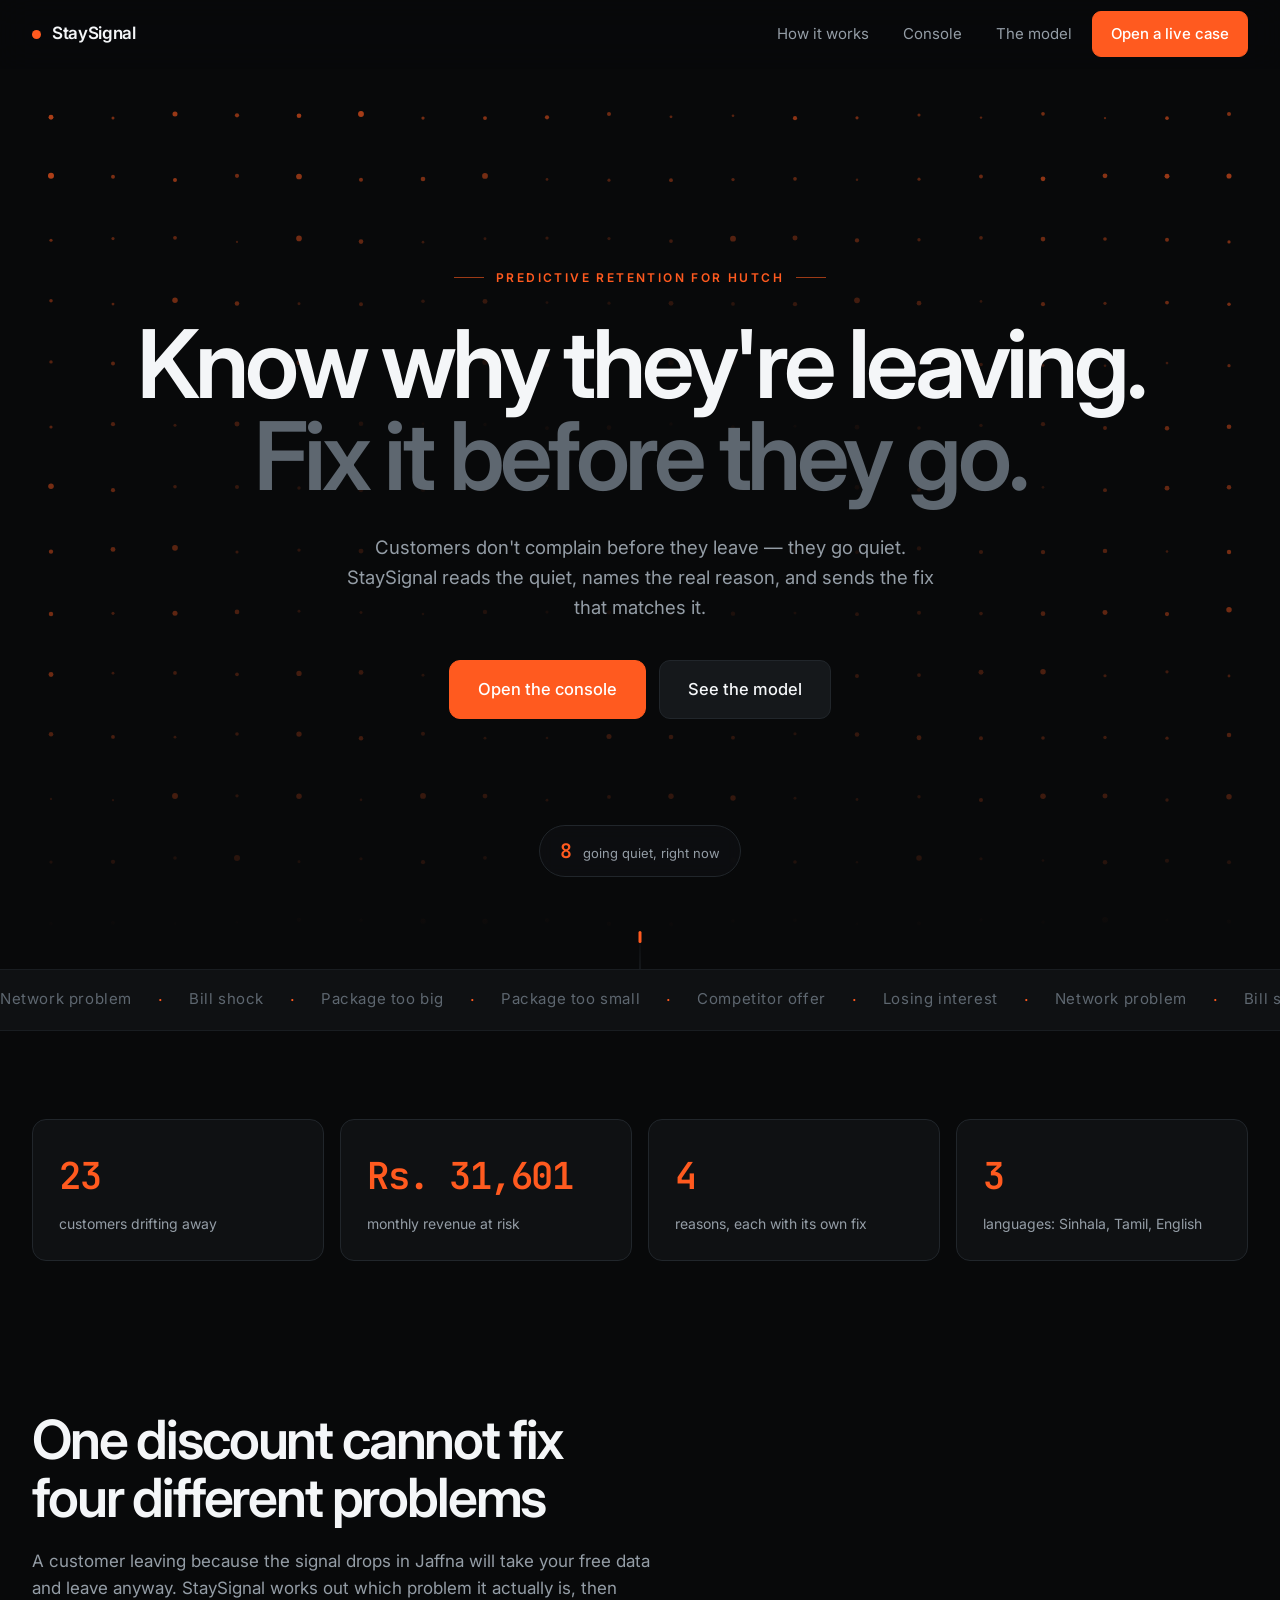
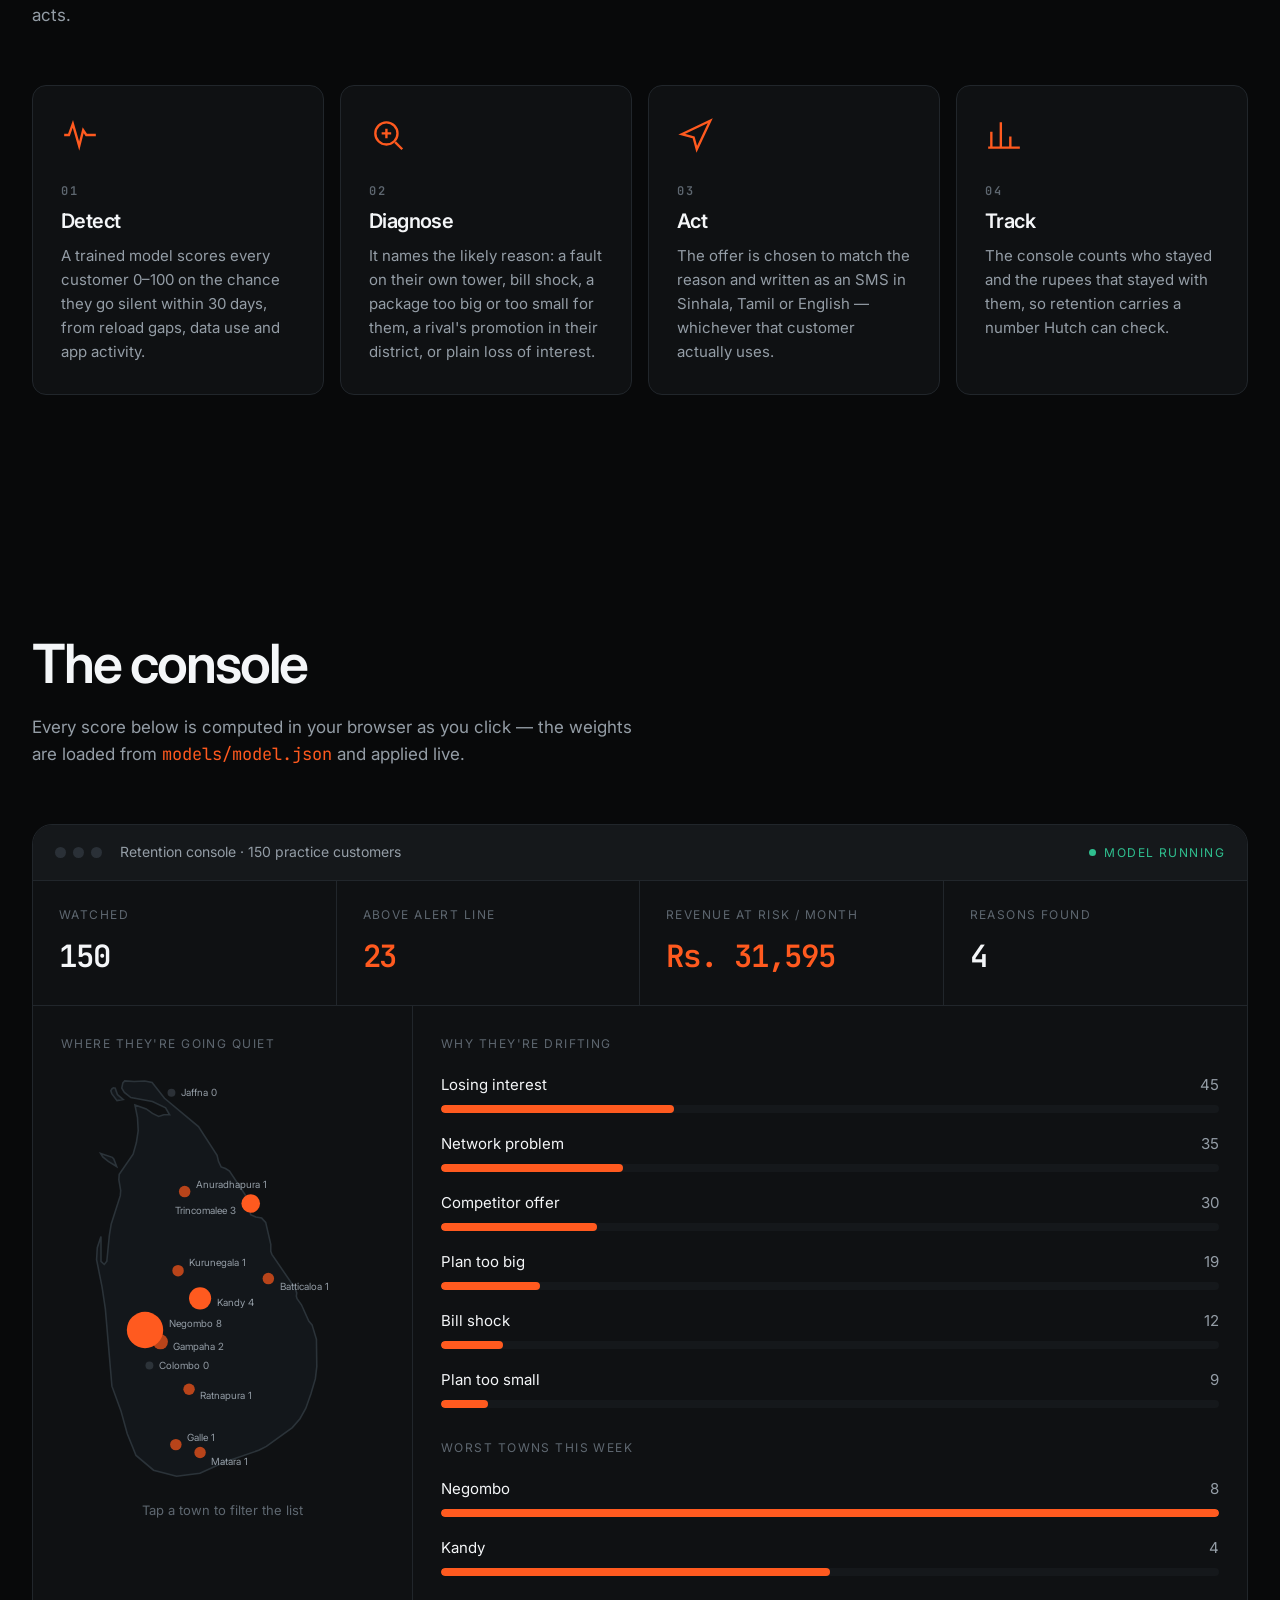
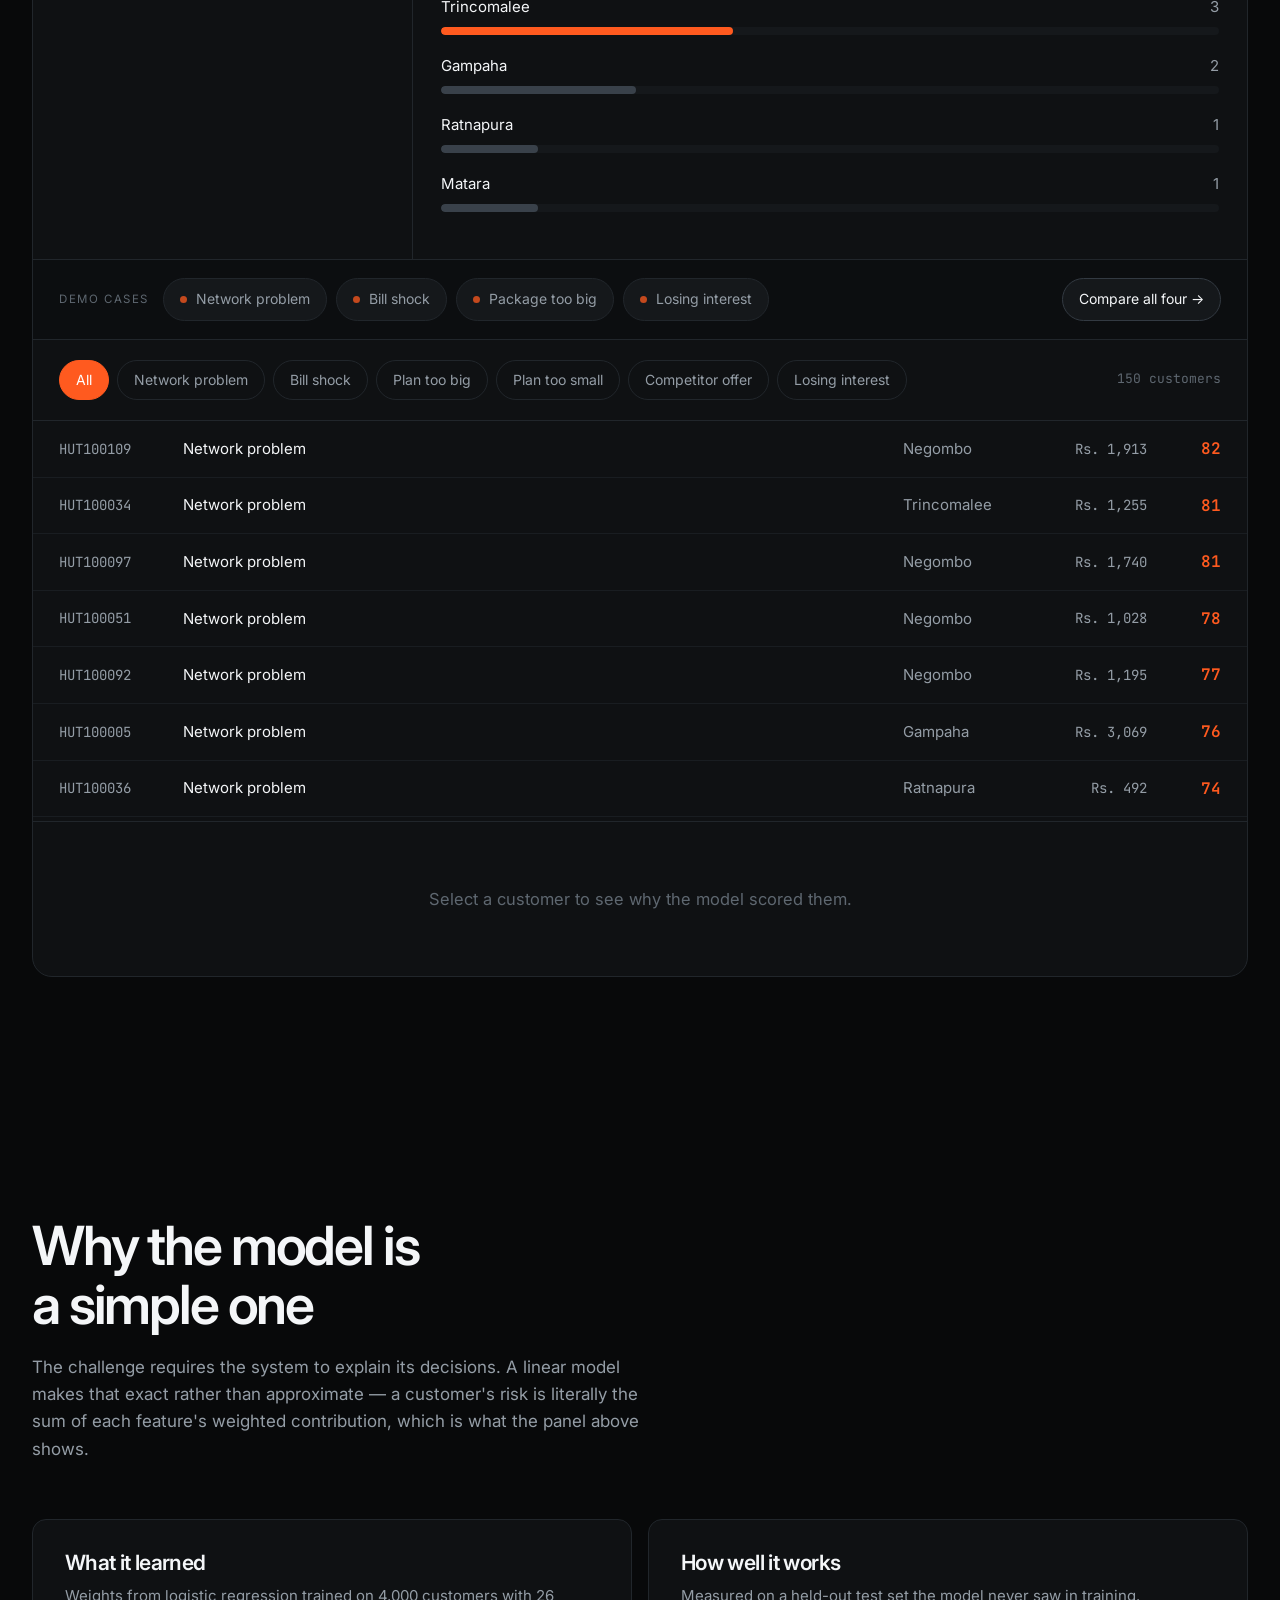
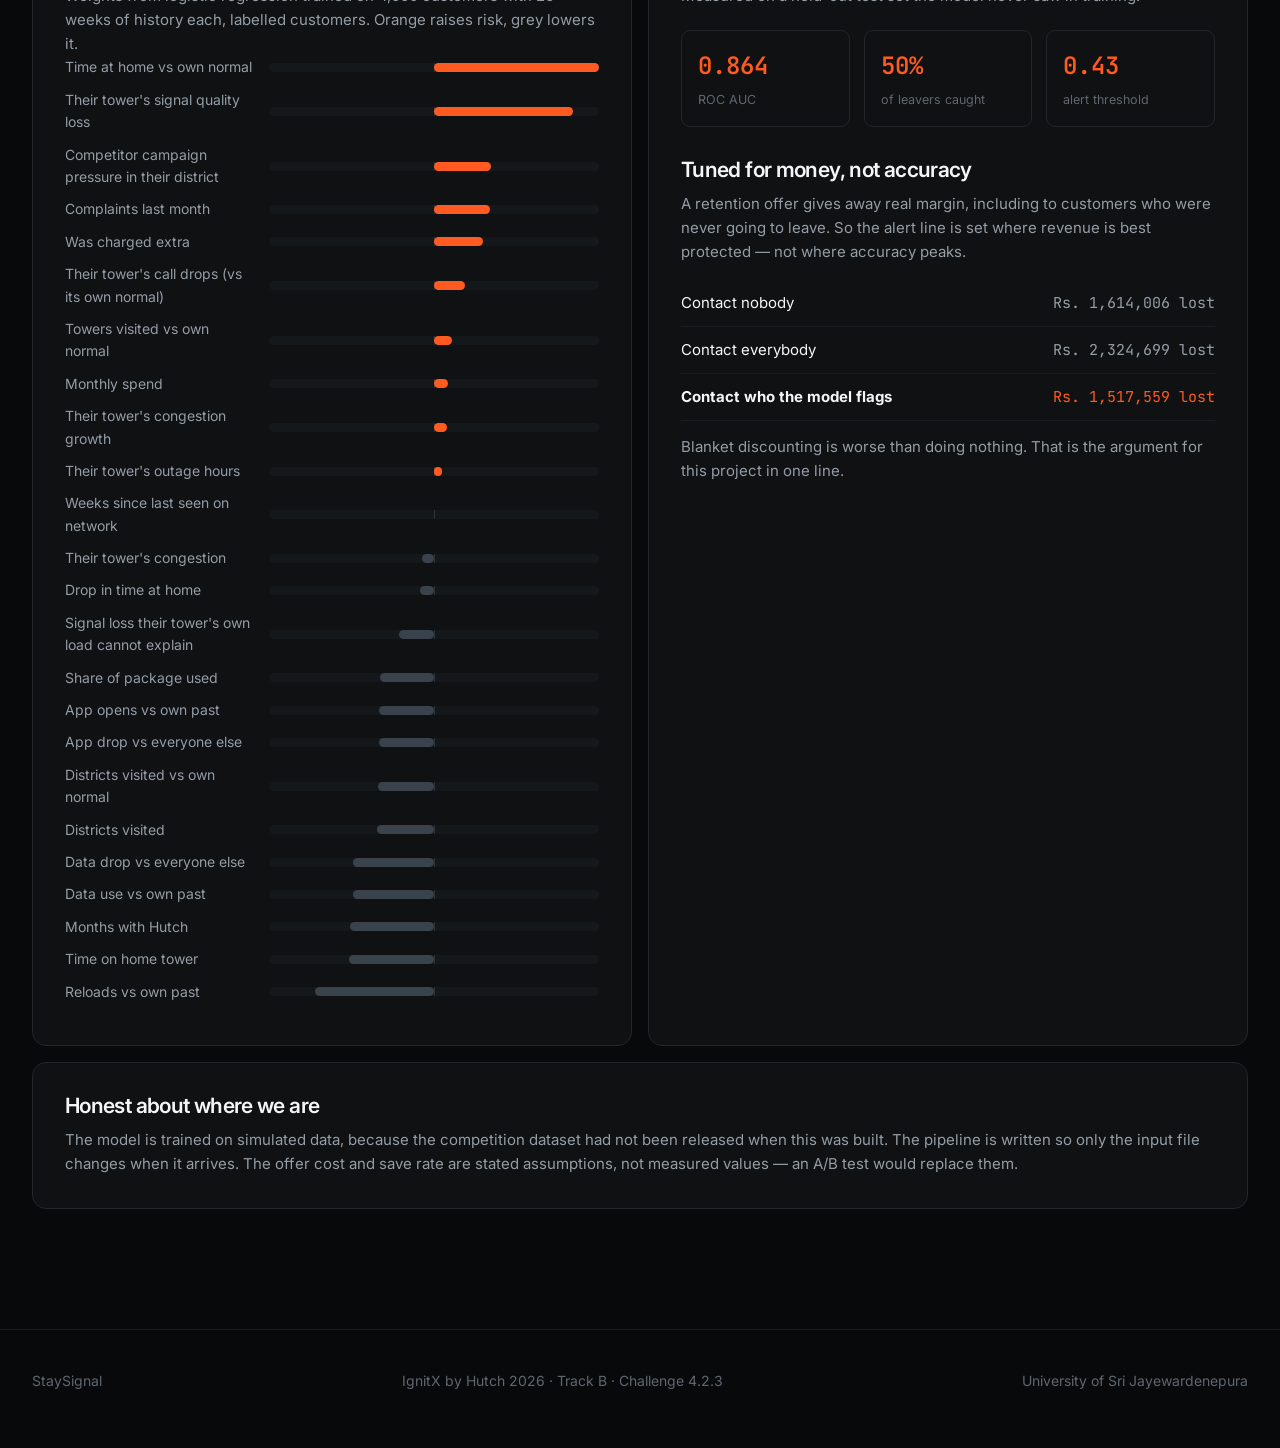
==== frontend/index.html @ a152a298 "Initial commit" ====
<!DOCTYPE html>
<html lang="en">
<head>
<meta charset="utf-8">
<meta name="viewport" content="width=device-width, initial-scale=1">
<title>StaySignal — know why they're leaving</title>
<meta name="description" content="StaySignal finds Hutch customers going quiet, diagnoses why, and sends the offer that matches the reason — in Sinhala, Tamil or English.">

<!-- how the link looks when it is shared -->
<meta property="og:type" content="website">
<meta property="og:title" content="StaySignal — know why they're leaving">
<meta property="og:description" content="Predictive retention for Hutch. Detect the customers going quiet, diagnose the real reason, and send the fix that matches it. IgnitX 2026, Track B.">
<meta name="twitter:card" content="summary_large_image">
<meta name="theme-color" content="#08090A">

<link rel="icon" href="data:image/svg+xml,%3Csvg xmlns='http://www.w3.org/2000/svg' viewBox='0 0 32 32'%3E%3Crect width='32' height='32' rx='7' fill='%2308090A'/%3E%3Ccircle cx='16' cy='16' r='6' fill='%23FF5A1F'/%3E%3Ccircle cx='16' cy='16' r='11' fill='none' stroke='%23FF5A1F' stroke-opacity='.45' stroke-width='1.5'/%3E%3C/svg%3E">
<link rel="preconnect" href="https://fonts.googleapis.com">
<link rel="preconnect" href="https://fonts.gstatic.com" crossorigin>
<link href="https://fonts.googleapis.com/css2?family=Inter:wght@400;500;600;700&family=JetBrains+Mono:wght@400;500&display=swap" rel="stylesheet">
<link rel="stylesheet" href="styles.css">
</head>
<body>

<div class="progress" id="progress"></div>

<nav class="nav">
  <div class="wrap nav-in">
    <a class="brand" href="#top"><span class="brand-dot"></span> StaySignal</a>
    <div class="nav-links">
      <a href="#how">How it works</a>
      <a href="#console">Console</a>
      <a href="#model">The model</a>
      <button class="btn btn-primary" id="demo-btn">Open a live case</button>
    </div>
  </div>
</nav>

<!-- ------------------------------------------------------------- hero -->
<header class="hero" id="top">
  <canvas class="field" id="field" aria-hidden="true"></canvas>
  <div class="hero-fade"></div>

  <div class="wrap hero-in">
    <div class="eyebrow reveal" data-d="0">Predictive retention for Hutch</div>

    <h1 class="hero-title">
      <span class="ln"><i data-d="1">Know</i> <i data-d="2">why</i> <i data-d="3">they're</i> <i data-d="4">leaving.</i></span>
      <span class="ln dim"><i data-d="5">Fix</i> <i data-d="6">it</i> <i data-d="7">before</i> <i data-d="8">they</i> <i data-d="9">go.</i></span>
    </h1>

    <p class="hero-lede reveal" data-d="10">
      Customers don't complain before they leave — they go quiet. StaySignal reads the
      quiet, names the real reason, and sends the fix that matches it.
    </p>

    <div class="hero-actions reveal" data-d="11">
      <a class="btn btn-primary btn-lg" href="#console">Open the console</a>
      <a class="btn btn-lg" href="#model">See the model</a>
    </div>
  </div>

  <div class="hero-meter reveal" data-d="12">
    <span class="hero-meter-n mono" id="quiet-count">0</span>
    <span class="hero-meter-l">going quiet, right now</span>
  </div>

  <a class="scroll-cue" href="#how" aria-label="Scroll">
    <span></span>
  </a>
</header>

<!-- ------------------------------------------------------------ marquee -->
<div class="marquee" aria-hidden="true">
  <div class="marquee-track">
    <span>Network problem</span><i>·</i><span>Bill shock</span><i>·</i>
    <span>Package too big</span><i>·</i><span>Package too small</span><i>·</i><span>Competitor offer</span><i>·</i><span>Losing interest</span><i>·</i>
    <span>Network problem</span><i>·</i><span>Bill shock</span><i>·</i>
    <span>Package too big</span><i>·</i><span>Package too small</span><i>·</i><span>Competitor offer</span><i>·</i><span>Losing interest</span><i>·</i>
    <span>Network problem</span><i>·</i><span>Bill shock</span><i>·</i>
    <span>Package too big</span><i>·</i><span>Package too small</span><i>·</i><span>Competitor offer</span><i>·</i><span>Losing interest</span><i>·</i>
  </div>
</div>

<!-- ------------------------------------------------------------ stats -->
<section class="tight">
  <div class="wrap">
    <div class="stats rv">
      <div class="stat"><div class="stat-n mono" id="stat-high" data-count="0">0</div>
        <div class="stat-l">customers drifting away</div></div>
      <div class="stat"><div class="stat-n mono" id="stat-rev" data-count="0" data-prefix="Rs. ">Rs. 0</div>
        <div class="stat-l">monthly revenue at risk</div></div>
      <div class="stat"><div class="stat-n mono" data-count="4">0</div>
        <div class="stat-l">reasons, each with its own fix</div></div>
      <div class="stat"><div class="stat-n mono" data-count="3">0</div>
        <div class="stat-l">languages: Sinhala, Tamil, English</div></div>
    </div>
  </div>
</section>

<!-- -------------------------------------------------------------- how -->
<section id="how">
  <div class="wrap">
    <div class="sec-head rv">
      <h2>One discount cannot fix<br>four different problems</h2>
      <p>A customer leaving because the signal drops in Jaffna will take your free data
         and leave anyway. StaySignal works out which problem it actually is, then acts.</p>
    </div>

    <div class="steps rv">
      <div class="step">
        <svg class="step-ico" viewBox="0 0 24 24" fill="none" stroke="currentColor" stroke-width="1.5">
          <path d="M2 12h3l2.5-7 4 14L14 9l2 3h6"/>
        </svg>
        <div class="step-n mono">01</div><h3>Detect</h3>
        <p>A trained model scores every customer 0–100 on the chance they go silent
           within 30 days, from reload gaps, data use and app activity.</p>
      </div>
      <div class="step">
        <svg class="step-ico" viewBox="0 0 24 24" fill="none" stroke="currentColor" stroke-width="1.5">
          <circle cx="11" cy="11" r="7"/><path d="M16.5 16.5 21 21"/><path d="M11 8v6M8 11h6"/>
        </svg>
        <div class="step-n mono">02</div><h3>Diagnose</h3>
        <p>It names the likely reason: a fault on their own tower, bill shock,
           a package too big or too small for them, a rival's promotion in their
           district, or plain loss of interest.</p>
      </div>
      <div class="step">
        <svg class="step-ico" viewBox="0 0 24 24" fill="none" stroke="currentColor" stroke-width="1.5">
          <path d="M3 11.5 21 3l-8.5 18-2-7.5-7.5-2Z"/>
        </svg>
        <div class="step-n mono">03</div><h3>Act</h3>
        <p>The offer is chosen to match the reason and written as an SMS in Sinhala,
           Tamil or English — whichever that customer actually uses.</p>
      </div>
      <div class="step">
        <svg class="step-ico" viewBox="0 0 24 24" fill="none" stroke="currentColor" stroke-width="1.5">
          <path d="M4 20V10M10 20V4M16 20v-7M22 20H2"/>
        </svg>
        <div class="step-n mono">04</div><h3>Track</h3>
        <p>The console counts who stayed and the rupees that stayed with them, so
           retention carries a number Hutch can check.</p>
      </div>
    </div>
  </div>
</section>

<!-- ---------------------------------------------------------- console -->
<section id="console">
  <div class="wrap">
    <div class="sec-head rv">
      <h2>The console</h2>
      <p>Every score below is computed in your browser as you click — the weights are
         loaded from <span class="mono hl">models/model.json</span> and applied live.</p>
    </div>

    <div class="console rv">
      <div class="console-bar">
        <span class="dots"><i></i><i></i><i></i></span>
        <span class="console-title">Retention console · 150 practice customers</span>
        <span class="live"><i></i> model running</span>
      </div>

      <div class="kpis">
        <div class="kpi"><div class="kpi-l">Watched</div>
          <div class="kpi-v mono" id="kpi-total" data-count="0">0</div></div>
        <div class="kpi"><div class="kpi-l">Above alert line</div>
          <div class="kpi-v mono risk" id="kpi-high" data-count="0">0</div></div>
        <div class="kpi"><div class="kpi-l">Revenue at risk / month</div>
          <div class="kpi-v mono risk" id="kpi-rev" data-count="0" data-prefix="Rs. ">Rs. 0</div></div>
        <div class="kpi"><div class="kpi-l">Reasons found</div>
          <div class="kpi-v mono">4</div></div>
      </div>

      <div class="panel-row">
        <div class="panel">
          <div class="panel-h">Where they're going quiet</div>
          <div class="map-wrap"><svg class="map" id="map"></svg></div>
          <p class="hint">Tap a town to filter the list</p>
        </div>
        <div class="panel">
          <div class="panel-h">Why they're drifting</div>
          <div id="cause-bars" style="margin-bottom:30px"></div>
          <div class="panel-h">Worst towns this week</div>
          <div id="town-bars"></div>
        </div>
      </div>

      <div class="demo-strip">
        <span class="demo-l">Demo cases</span>
        <button class="case" data-case="Network problem"><i></i>Network problem</button>
        <button class="case" data-case="Bill shock"><i></i>Bill shock</button>
        <button class="case" data-case="Plan too big"><i></i>Package too big</button>
        <button class="case" data-case="Losing interest"><i></i>Losing interest</button>
        <button class="case compare" id="compare">Compare all four &rarr;</button>
      </div>

      <div class="filters">
        <button class="chip on" data-cause="all">All</button>
        <button class="chip" data-cause="Network problem">Network problem</button>
        <button class="chip" data-cause="Bill shock">Bill shock</button>
        <button class="chip" data-cause="Plan too big">Plan too big</button>
        <button class="chip" data-cause="Plan too small">Plan too small</button>
        <button class="chip" data-cause="Competitor offer">Competitor offer</button>
        <button class="chip" data-cause="Losing interest">Losing interest</button>
        <span class="mono list-count" id="list-count"></span>
      </div>

      <div class="list" id="list"></div>

      <div class="detail-empty" id="detail">Select a customer to see why the model scored them.</div>
    </div>
  </div>
</section>

<!-- ------------------------------------------------------------ model -->
<section id="model">
  <div class="wrap">
    <div class="sec-head rv">
      <h2>Why the model is<br>a simple one</h2>
      <p>The challenge requires the system to explain its decisions. A linear model makes
         that exact rather than approximate — a customer's risk is literally the sum of each
         feature's weighted contribution, which is what the panel above shows.</p>
    </div>

    <div class="model-grid rv">
      <div class="card">
        <h3>What it learned</h3>
        <p class="card-p">Weights from logistic regression trained on 4,000 customers with 26 weeks of history each, labelled
           customers. Orange raises risk, grey lowers it.</p>
        <div id="weights"></div>
      </div>

      <div class="card">
        <h3>How well it works</h3>
        <p class="card-p">Measured on a held-out test set the model never saw in training.</p>
        <div class="metrics">
          <div class="metric"><div class="metric-v mono" id="model-auc">—</div>
            <div class="metric-l">ROC AUC</div></div>
          <div class="metric"><div class="metric-v mono">50%</div>
            <div class="metric-l">of leavers caught</div></div>
          <div class="metric"><div class="metric-v mono" id="model-thresh">—</div>
            <div class="metric-l">alert threshold</div></div>
        </div>

        <h3 style="margin-top:32px">Tuned for money, not accuracy</h3>
        <p class="card-p">A retention offer gives away real margin, including to customers
           who were never going to leave. So the alert line is set where revenue is best
           protected — not where accuracy peaks.</p>
        <table class="facts" style="margin-top:16px">
          <tr><td>Contact nobody</td><td class="num mono">Rs. 1,614,006 lost</td></tr>
          <tr><td>Contact everybody</td><td class="num mono">Rs. 2,324,699 lost</td></tr>
          <tr><td><b class="on-text">Contact who the model flags</b></td>
              <td class="num mono" style="color:var(--risk)">Rs. 1,517,559 lost</td></tr>
        </table>
        <p class="card-p" style="margin-top:14px">
          Blanket discounting is worse than doing nothing. That is the argument for this
          project in one line.</p>
      </div>
    </div>

    <div class="card rv" style="margin-top:16px">
      <h3>Honest about where we are</h3>
      <p class="card-p">The model is trained on simulated data, because the competition
         dataset had not been released when this was built. The pipeline is written so only
         the input file changes when it arrives. The offer cost and save rate are stated
         assumptions, not measured values — an A/B test would replace them.</p>
    </div>
  </div>
</section>

<footer>
  <div class="wrap foot-in">
    <span>StaySignal</span>
    <span>IgnitX by Hutch 2026 · Track B · Challenge 4.2.3</span>
    <span>University of Sri Jayewardenepura</span>
  </div>
</footer>

<script src="data.js"></script>
<script src="app.js"></script>
</body>
</html>
---- frontend/styles.css ----
/* StaySignal console — styles */

:root {
  --bg: #08090A;
  --surface: #0F1113;
  --surface-2: #15181B;
  --line: #21262B;
  --line-soft: #191D21;
  --text: #F4F6F8;
  --muted: #949DA6;
  --faint: #5E6770;

  --risk: #FF5A1F;
  --safe: #2FBF8F;

  --r-sm: 9px;
  --r: 14px;
  --r-lg: 20px;

  --gutter: 32px;
  --max: 1280px;

  --ease: cubic-bezier(.22, .61, .36, 1);
  --out: cubic-bezier(.16, 1, .3, 1);
}

* { box-sizing: border-box; }
html { scroll-behavior: smooth; }

body {
  margin: 0;
  background: var(--bg);
  color: var(--text);
  font-family: Inter, -apple-system, BlinkMacSystemFont, "Segoe UI", sans-serif;
  font-size: 16.5px;
  line-height: 1.6;
  -webkit-font-smoothing: antialiased;
  overflow-x: hidden;
}

h1, h2, h3, h4 { margin: 0; font-weight: 600; letter-spacing: -0.03em; line-height: 1.08; }
p { margin: 0; }
button { font: inherit; color: inherit; cursor: pointer; }
a { color: inherit; }

.mono { font-family: "JetBrains Mono", ui-monospace, monospace; font-variant-numeric: tabular-nums; }
.hl { color: var(--risk); }
.on-text { color: var(--text); }
.wrap { max-width: var(--max); margin: 0 auto; padding: 0 var(--gutter); }

/* ------------------------------------------------------- scroll progress */
.progress {
  position: fixed; top: 0; left: 0; height: 2px; width: 0;
  background: var(--risk); z-index: 100; transition: width .1s linear;
}

/* ---------------------------------------------------------------- nav */
.nav {
  position: sticky; top: 0; z-index: 60;
  background: rgba(8, 9, 10, .7);
  backdrop-filter: blur(16px);
  border-bottom: 1px solid transparent;
  transition: border-color .3s;
}
.nav.stuck { border-bottom-color: var(--line-soft); }
.nav-in { display: flex; align-items: center; height: 68px; }
.brand {
  display: flex; align-items: center; gap: 11px;
  font-weight: 600; font-size: 17px; letter-spacing: -0.02em; text-decoration: none;
}
.brand-dot {
  width: 9px; height: 9px; border-radius: 50%; background: var(--risk);
  animation: pulse 2.6s var(--out) infinite;
}
@keyframes pulse {
  0%   { box-shadow: 0 0 0 0 rgba(255, 90, 31, .5); }
  70%  { box-shadow: 0 0 0 12px rgba(255, 90, 31, 0); }
  100% { box-shadow: 0 0 0 0 rgba(255, 90, 31, 0); }
}
.nav-links { margin-left: auto; display: flex; gap: 6px; align-items: center; }
.nav-links a {
  color: var(--muted); text-decoration: none; font-size: 15px;
  padding: 8px 14px; border-radius: var(--r-sm); transition: color .2s, background .2s;
}
.nav-links a:hover { color: var(--text); background: var(--surface-2); }

.btn {
  display: inline-block; text-decoration: none;
  border: 1px solid var(--line); background: var(--surface-2); color: var(--text);
  padding: 10px 18px; border-radius: var(--r-sm); font-size: 15px; font-weight: 500;
  transition: transform .18s var(--ease), background .2s, border-color .2s;
}
.btn:hover { background: #1E2227; transform: translateY(-2px); }
.btn:active { transform: translateY(0); }
.btn-primary { background: var(--risk); border-color: var(--risk); color: #fff; }
.btn-primary:hover { background: #FF6D38; box-shadow: 0 8px 26px -10px rgba(255, 90, 31, .8); }
.btn-lg { padding: 15px 28px; font-size: 16.5px; border-radius: 11px; }

/* ---------------------------------------------------------------- hero */
.hero {
  position: relative; min-height: 100svh;
  display: flex; flex-direction: column; align-items: center; justify-content: center;
  text-align: center; overflow: hidden; padding: 60px 0 120px;
}
.field { position: absolute; inset: 0; width: 100%; height: 100%; }
.hero-fade {
  position: absolute; inset: 0; pointer-events: none;
  background:
    radial-gradient(ellipse 60% 45% at 50% 45%, rgba(8,9,10,.92) 30%, rgba(8,9,10,.4) 70%, transparent 100%),
    linear-gradient(to bottom, transparent 55%, var(--bg) 96%);
}
.hero-in { position: relative; z-index: 2; }

.eyebrow {
  display: inline-flex; align-items: center; gap: 12px;
  font-size: 12px; letter-spacing: .2em; text-transform: uppercase;
  color: var(--risk); font-weight: 600; margin-bottom: 30px;
}
.eyebrow::before, .eyebrow::after { content: ""; width: 30px; height: 1px; background: var(--risk); opacity: .6; }

h1.hero-title {
  font-size: clamp(42px, 7.4vw, 104px);
  letter-spacing: -0.045em; line-height: .98; font-weight: 600;
}
h1.hero-title .ln { display: block; }
h1.hero-title .dim { color: var(--faint); }
h1.hero-title i {
  display: inline-block; font-style: normal;
  opacity: 0; transform: translateY(.42em);
  filter: blur(8px);
}
h1.hero-title i.in {
  opacity: 1; transform: none; filter: blur(0);
  transition: opacity .8s var(--out), transform .9s var(--out), filter .8s var(--out);
}

.hero-lede {
  color: var(--muted); font-size: clamp(16px, 1.45vw, 19px);
  margin: 30px auto 0; max-width: 620px; line-height: 1.6;
}
.hero-actions { display: flex; gap: 13px; margin-top: 38px; justify-content: center; flex-wrap: wrap; }

.reveal { opacity: 0; transform: translateY(20px); }
.reveal.in { opacity: 1; transform: none; transition: opacity .9s var(--out), transform .9s var(--out); }

.hero-meter {
  position: absolute; bottom: 92px; left: 50%; transform: translateX(-50%);
  z-index: 2; display: flex; align-items: baseline; gap: 11px;
  border: 1px solid var(--line); background: rgba(15,17,19,.7);
  backdrop-filter: blur(8px); border-radius: 99px; padding: 9px 20px;
}
.hero-meter.in { transform: translateX(-50%); }
.hero-meter-n { font-size: 20px; font-weight: 600; color: var(--risk); }
.hero-meter-l { font-size: 13px; color: var(--muted); }

.scroll-cue {
  position: absolute; bottom: 0; left: 50%; transform: translateX(-50%);
  width: 1px; height: 38px; background: linear-gradient(to bottom, transparent, var(--line));
  z-index: 2;
}
.scroll-cue span {
  position: absolute; top: 0; left: -1px; width: 3px; height: 12px;
  background: var(--risk); border-radius: 2px;
  animation: cue 2.1s var(--ease) infinite;
}
@keyframes cue {
  0% { transform: translateY(-14px); opacity: 0; }
  40% { opacity: 1; }
  100% { transform: translateY(36px); opacity: 0; }
}

/* -------------------------------------------------------------- marquee */
.marquee {
  border-top: 1px solid var(--line-soft); border-bottom: 1px solid var(--line-soft);
  overflow: hidden; padding: 17px 0; background: var(--surface);
}
.marquee-track { display: flex; gap: 26px; white-space: nowrap; width: max-content; animation: slide 38s linear infinite; }
.marquee span { font-size: 15px; color: var(--faint); letter-spacing: .04em; }
.marquee i { color: var(--risk); font-style: normal; }
@keyframes slide { to { transform: translateX(-50%); } }

/* ------------------------------------------------------------- sections */
section { padding: 120px 0; }
section.tight { padding: 88px 0 30px; }
.sec-head { max-width: 720px; margin-bottom: 56px; }
.sec-head h2 { font-size: clamp(30px, 4.3vw, 54px); letter-spacing: -0.04em; }
.sec-head p { color: var(--muted); margin-top: 20px; font-size: 17px; max-width: 620px; }

/* stats */
.stats { display: grid; grid-template-columns: repeat(4, 1fr); gap: 16px; }
.stat {
  background: var(--surface); border: 1px solid var(--line);
  border-radius: var(--r); padding: 26px; position: relative; overflow: hidden;
  transition: border-color .3s, transform .3s var(--ease);
}
.stat:hover { border-color: #2E353C; transform: translateY(-3px); }
.stat-n { font-size: clamp(28px, 2.9vw, 38px); font-weight: 600; letter-spacing: -0.04em; color: var(--risk); }
.stat-l { font-size: 14px; color: var(--muted); margin-top: 8px; line-height: 1.45; }

/* steps */
.steps { display: grid; grid-template-columns: repeat(4, 1fr); gap: 16px; }
.step {
  background: var(--surface); border: 1px solid var(--line); border-radius: var(--r);
  padding: 30px 28px; transition: border-color .3s, transform .3s var(--ease);
}
.step:hover { border-color: #2E353C; transform: translateY(-4px); }
.step-ico { width: 38px; height: 38px; color: var(--risk); margin-bottom: 20px; }
.step-n { font-size: 12px; letter-spacing: .16em; color: var(--faint); font-weight: 600; }
.step h3 { font-size: 20px; margin: 10px 0 12px; }
.step p { font-size: 15px; color: var(--muted); line-height: 1.6; }

/* -------------------------------------------------------------- console */
.console { background: var(--surface); border: 1px solid var(--line); border-radius: var(--r-lg); overflow: hidden; }
.console-bar {
  display: flex; align-items: center; gap: 12px; padding: 16px 22px;
  border-bottom: 1px solid var(--line); background: var(--surface-2);
}
.dots { display: flex; gap: 7px; margin-right: 6px; }
.dots i { width: 11px; height: 11px; border-radius: 50%; background: #2A3037; display: block; }
.console-title { font-size: 14px; color: var(--muted); }
.live {
  margin-left: auto; display: inline-flex; align-items: center; gap: 8px;
  font-size: 12px; letter-spacing: .12em; text-transform: uppercase; color: var(--safe);
}
.live i { width: 7px; height: 7px; border-radius: 50%; background: var(--safe); animation: pulse 2s infinite; }

.kpis { display: grid; grid-template-columns: repeat(4, 1fr); border-bottom: 1px solid var(--line); }
.kpi { padding: 24px 26px; border-right: 1px solid var(--line); }
.kpi:last-child { border-right: 0; }
.kpi-l { font-size: 12px; letter-spacing: .12em; text-transform: uppercase; color: var(--faint); }
.kpi-v { font-size: clamp(24px, 2.4vw, 32px); font-weight: 600; letter-spacing: -0.035em; margin-top: 8px; }
.kpi-v.risk { color: var(--risk); }

.panel-row { display: grid; grid-template-columns: 380px 1fr; }
.panel { padding: 28px; border-right: 1px solid var(--line); }
.panel:last-child { border-right: 0; }
.panel-h { font-size: 12px; letter-spacing: .12em; text-transform: uppercase; color: var(--faint); margin-bottom: 20px; }
.hint { font-size: 13px; color: var(--faint); margin-top: 16px; text-align: center; }

.map-wrap { display: flex; justify-content: center; }
.map { width: 100%; max-width: 330px; height: auto; overflow: visible; }
.map .island { fill: #13171B; stroke: #2B3339; stroke-width: 4; }
.town { cursor: pointer; }
.town circle.hit { fill: transparent; }
.town circle.dot { transition: r .35s var(--ease), fill .25s, opacity .25s; }
.town text { font-size: 25px; fill: var(--muted); font-family: Inter, sans-serif; transition: fill .2s; pointer-events: none; }
.town:hover circle.dot, .town.on circle.dot { fill: #fff; }
.town:hover text, .town.on text { fill: var(--text); }
.town.on text { font-weight: 600; }
.ripple { fill: none; stroke: var(--risk); stroke-width: 3; opacity: 0; }
.ripple.go { animation: ripple .8s var(--out); }
@keyframes ripple { 0% { r: 6; opacity: .9; } 100% { r: 50; opacity: 0; } }

.bar-row { margin-bottom: 19px; }
.bar-top { display: flex; justify-content: space-between; font-size: 15px; margin-bottom: 8px; }
.bar-top span:last-child { color: var(--muted); }
.bar-track { height: 8px; background: var(--surface-2); border-radius: 99px; overflow: hidden; }
.bar-fill { height: 100%; width: 0; border-radius: 99px; background: var(--risk); transition: width .95s var(--out); }
.bar-fill.soft { background: #39414A; }

.filters { display: flex; gap: 8px; flex-wrap: wrap; padding: 20px 26px; border-bottom: 1px solid var(--line); border-top: 1px solid var(--line); }
.chip { border: 1px solid var(--line); background: transparent; color: var(--muted); padding: 8px 16px; border-radius: 99px; font-size: 14px; transition: all .2s; }
.chip:hover { color: var(--text); border-color: #323940; }
.chip.on { background: var(--risk); border-color: var(--risk); color: #fff; }
.list-count { margin-left: auto; font-size: 13px; color: var(--faint); align-self: center; }

.list { max-height: 400px; overflow-y: auto; }
.row {
  display: grid; grid-template-columns: 110px 1fr 120px 110px 60px;
  align-items: center; gap: 14px; padding: 15px 26px;
  border-bottom: 1px solid var(--line-soft); cursor: pointer; transition: background .18s;
}
.row:hover { background: var(--surface-2); }
.row.on { background: #191D21; box-shadow: inset 3px 0 0 var(--risk); }
.row-id { font-size: 14px; color: var(--muted); }
.row-cause { font-size: 15px; }
.row-region { font-size: 15px; color: var(--muted); }
.row-spend { font-size: 14px; color: var(--muted); text-align: right; }
.row-score { font-size: 16px; font-weight: 600; text-align: right; }

.detail { padding: 32px 28px; border-top: 1px solid var(--line); display: grid; grid-template-columns: 1fr 340px; gap: 34px; }
.detail-empty { padding: 64px 26px; text-align: center; color: var(--faint); border-top: 1px solid var(--line); }

.ring-card { background: var(--surface-2); border: 1px solid var(--line); border-radius: var(--r); padding: 26px; text-align: center; }
.ring { width: 168px; height: 168px; margin: 0 auto; }
.ring .track { fill: none; stroke: #23282E; stroke-width: 9; }
.ring .val { fill: none; stroke: var(--risk); stroke-width: 9; stroke-linecap: round; transition: stroke-dashoffset 1.2s var(--out); }
.ring-n { font-size: 38px; font-weight: 600; fill: var(--text); }
.ring-sub { font-size: 10px; fill: var(--faint); letter-spacing: .14em; }
.verdict { margin-top: 16px; font-size: 13px; letter-spacing: .1em; text-transform: uppercase; font-weight: 600; }
.verdict.high { color: var(--risk); }
.verdict.low { color: var(--safe); }

.contribs { margin-top: 28px; }
.contrib { margin-bottom: 14px; }
.contrib-top { display: flex; justify-content: space-between; font-size: 14px; margin-bottom: 6px; }
.contrib-top b { font-weight: 500; }
.contrib-track { height: 7px; background: var(--surface-2); border-radius: 99px; position: relative; overflow: hidden; }
.contrib-fill { position: absolute; top: 0; height: 100%; width: 0; transition: width .9s var(--out); border-radius: 99px; }
.contrib-fill.up { background: var(--risk); left: 50%; }
.contrib-fill.down { background: #3A434C; right: 50%; }

table.facts { width: 100%; border-collapse: collapse; }
table.facts th, table.facts td { padding: 11px 0; border-bottom: 1px solid var(--line-soft); font-size: 15px; text-align: left; }
table.facts th { color: var(--faint); font-weight: 500; font-size: 12px; letter-spacing: .1em; text-transform: uppercase; }
table.facts td.num { text-align: right; color: var(--muted); }
table.facts td.delta { text-align: right; font-weight: 600; }
.delta.bad { color: var(--risk); }
.delta.ok { color: var(--safe); }

.diag { background: var(--surface-2); border: 1px solid var(--line); border-left: 3px solid var(--risk); border-radius: var(--r-sm); padding: 18px 20px; margin: 24px 0; }
.diag-l { font-size: 11px; letter-spacing: .14em; text-transform: uppercase; color: var(--risk); font-weight: 600; }
.diag h4 { font-size: 21px; margin: 7px 0 7px; }
.diag p { font-size: 15px; color: var(--muted); }

.sms-head { display: flex; align-items: center; gap: 8px; margin-bottom: 14px; }
.lang { border: 1px solid var(--line); background: transparent; color: var(--muted); padding: 7px 15px; border-radius: 99px; font-size: 13.5px; transition: all .2s; }
.lang.on { background: var(--text); color: #0B0D0F; border-color: var(--text); }
.phone { background: var(--surface-2); border: 1px solid var(--line); border-radius: var(--r); padding: 18px; }
.bubble { background: #1C2126; border-radius: 4px 16px 16px 16px; padding: 15px 17px; font-size: 14.5px; line-height: 1.68; white-space: pre-line; transition: opacity .3s, transform .3s var(--ease); }
.bubble.swap { opacity: 0; transform: translateY(7px); }
.sms-foot { display: flex; align-items: center; gap: 12px; margin-top: 15px; flex-wrap: wrap; }
.sent { font-size: 13.5px; color: var(--safe); opacity: 0; transition: opacity .3s; }
.sent.show { opacity: 1; }

/* ---------------------------------------------------------------- model */
.model-grid { display: grid; grid-template-columns: 1fr 1fr; gap: 16px; }
.card { background: var(--surface); border: 1px solid var(--line); border-radius: var(--r); padding: 32px; }
.card h3 { font-size: 21px; margin-bottom: 10px; }
.card-p { font-size: 15px; color: var(--muted); line-height: 1.6; }
.metrics { display: grid; grid-template-columns: repeat(3, 1fr); gap: 14px; margin-top: 22px; }
.metric { border: 1px solid var(--line); border-radius: var(--r-sm); padding: 16px; }
.metric-v { font-size: 24px; font-weight: 600; color: var(--risk); }
.metric-l { font-size: 12.5px; color: var(--faint); margin-top: 4px; }
.weight-row { display: grid; grid-template-columns: 190px 1fr; gap: 14px; align-items: center; margin-bottom: 10px; font-size: 14px; }
.weight-track { height: 9px; background: var(--surface-2); border-radius: 99px; position: relative; }
.weight-fill { position: absolute; top: 0; height: 100%; width: 0; border-radius: 99px; transition: width 1s var(--out); }
.weight-fill.up { background: var(--risk); left: 50%; }
.weight-fill.down { background: #3A434C; right: 50%; }
.axis { height: 100%; width: 1px; background: #2C333A; position: absolute; left: 50%; }

footer { border-top: 1px solid var(--line-soft); padding: 40px 0 56px; color: var(--faint); font-size: 14px; }
.foot-in { display: flex; justify-content: space-between; gap: 20px; flex-wrap: wrap; }

.rv { opacity: 0; transform: translateY(26px); }
.rv.in { opacity: 1; transform: none; transition: opacity .85s var(--out), transform .85s var(--out); }

@media (max-width: 1020px) {
  .stats, .steps, .kpis { grid-template-columns: repeat(2, 1fr); }
  .panel-row, .detail, .model-grid { grid-template-columns: 1fr; }
  .panel { border-right: 0; border-bottom: 1px solid var(--line); }
  .row { grid-template-columns: 1fr 80px 56px; }
  .row-id, .row-spend { display: none; }
  .nav-links a { display: none; }
  section { padding: 84px 0; }
}
@media (prefers-reduced-motion: reduce) {
  *, *::before, *::after { animation: none !important; transition: none !important; }
  .rv, .reveal, h1.hero-title i { opacity: 1 !important; transform: none !important; filter: none !important; }
}


/* ----------------------------------------------------- demo case switcher */
.demo-strip {
  display: flex; align-items: center; gap: 9px; flex-wrap: wrap;
  padding: 18px 26px; border-top: 1px solid var(--line); background: #0C0E10;
}
.demo-l {
  font-size: 11.5px; letter-spacing: .14em; text-transform: uppercase;
  color: var(--faint); margin-right: 5px;
}
.case {
  display: inline-flex; align-items: center; gap: 9px;
  border: 1px solid var(--line); background: var(--surface-2); color: var(--muted);
  padding: 9px 16px; border-radius: 99px; font-size: 14px;
  transition: all .2s var(--ease);
}
.case i { width: 7px; height: 7px; border-radius: 50%; background: var(--risk); opacity: .75; }
.case:hover { color: var(--text); border-color: #333A42; transform: translateY(-2px); }
.case.on { background: var(--risk); border-color: var(--risk); color: #fff; }
.case.on i { background: #fff; opacity: 1; }
.case.compare { margin-left: auto; border-color: #333A42; color: var(--text); }
.case.compare.on { background: var(--text); color: #0B0D0F; border-color: var(--text); }

/* -------------------------------------------------------- compare-all view */
.compare-view { padding: 30px 28px; border-top: 1px solid var(--line); }
.compare-head { display: flex; align-items: center; gap: 12px; margin-bottom: 22px; flex-wrap: wrap; }
.compare-head h3 { font-size: 21px; }
.compare-head .sms-head { margin: 0 0 0 auto; }
.compare-grid { display: grid; grid-template-columns: repeat(4, 1fr); gap: 14px; }
.cmp {
  border: 1px solid var(--line); border-radius: var(--r); background: var(--surface-2);
  padding: 18px; display: flex; flex-direction: column;
  animation: rise .5s var(--out) both;
}
@keyframes rise { from { opacity: 0; transform: translateY(14px); } }
.cmp-top { display: flex; align-items: center; justify-content: space-between; margin-bottom: 4px; }
.cmp-cause { font-size: 15px; font-weight: 600; }
.cmp-score {
  font-size: 13px; font-weight: 600; color: var(--risk);
  border: 1px solid rgba(255,90,31,.35); border-radius: 99px; padding: 2px 9px;
}
.cmp-meta { font-size: 12.5px; color: var(--faint); margin-bottom: 12px; }
.cmp-msg {
  background: #191E23; border-radius: 4px 13px 13px 13px; padding: 13px 14px;
  font-size: 12.5px; line-height: 1.6; white-space: pre-line; color: var(--muted);
  flex: 1; transition: opacity .28s, transform .28s var(--ease);
}
.cmp-msg.swap { opacity: 0; transform: translateY(6px); }
.cmp-fix { font-size: 12.5px; color: var(--risk); margin-top: 12px; font-weight: 500; }

@media (max-width: 1100px) { .compare-grid { grid-template-columns: repeat(2, 1fr); } }
@media (max-width: 620px) { .compare-grid { grid-template-columns: 1fr; } }


/* --- added with the v3 console: cell evidence and the held-back notice --- */
.diag-note{
  margin-top:8px; font-size:13px; line-height:1.5; color:var(--muted,#8A827B);
}
.diag.held{
  border-color:#F3CDBB; background:#FDF1EB;
}
.diag.held .diag-l{ color:#A53607; }
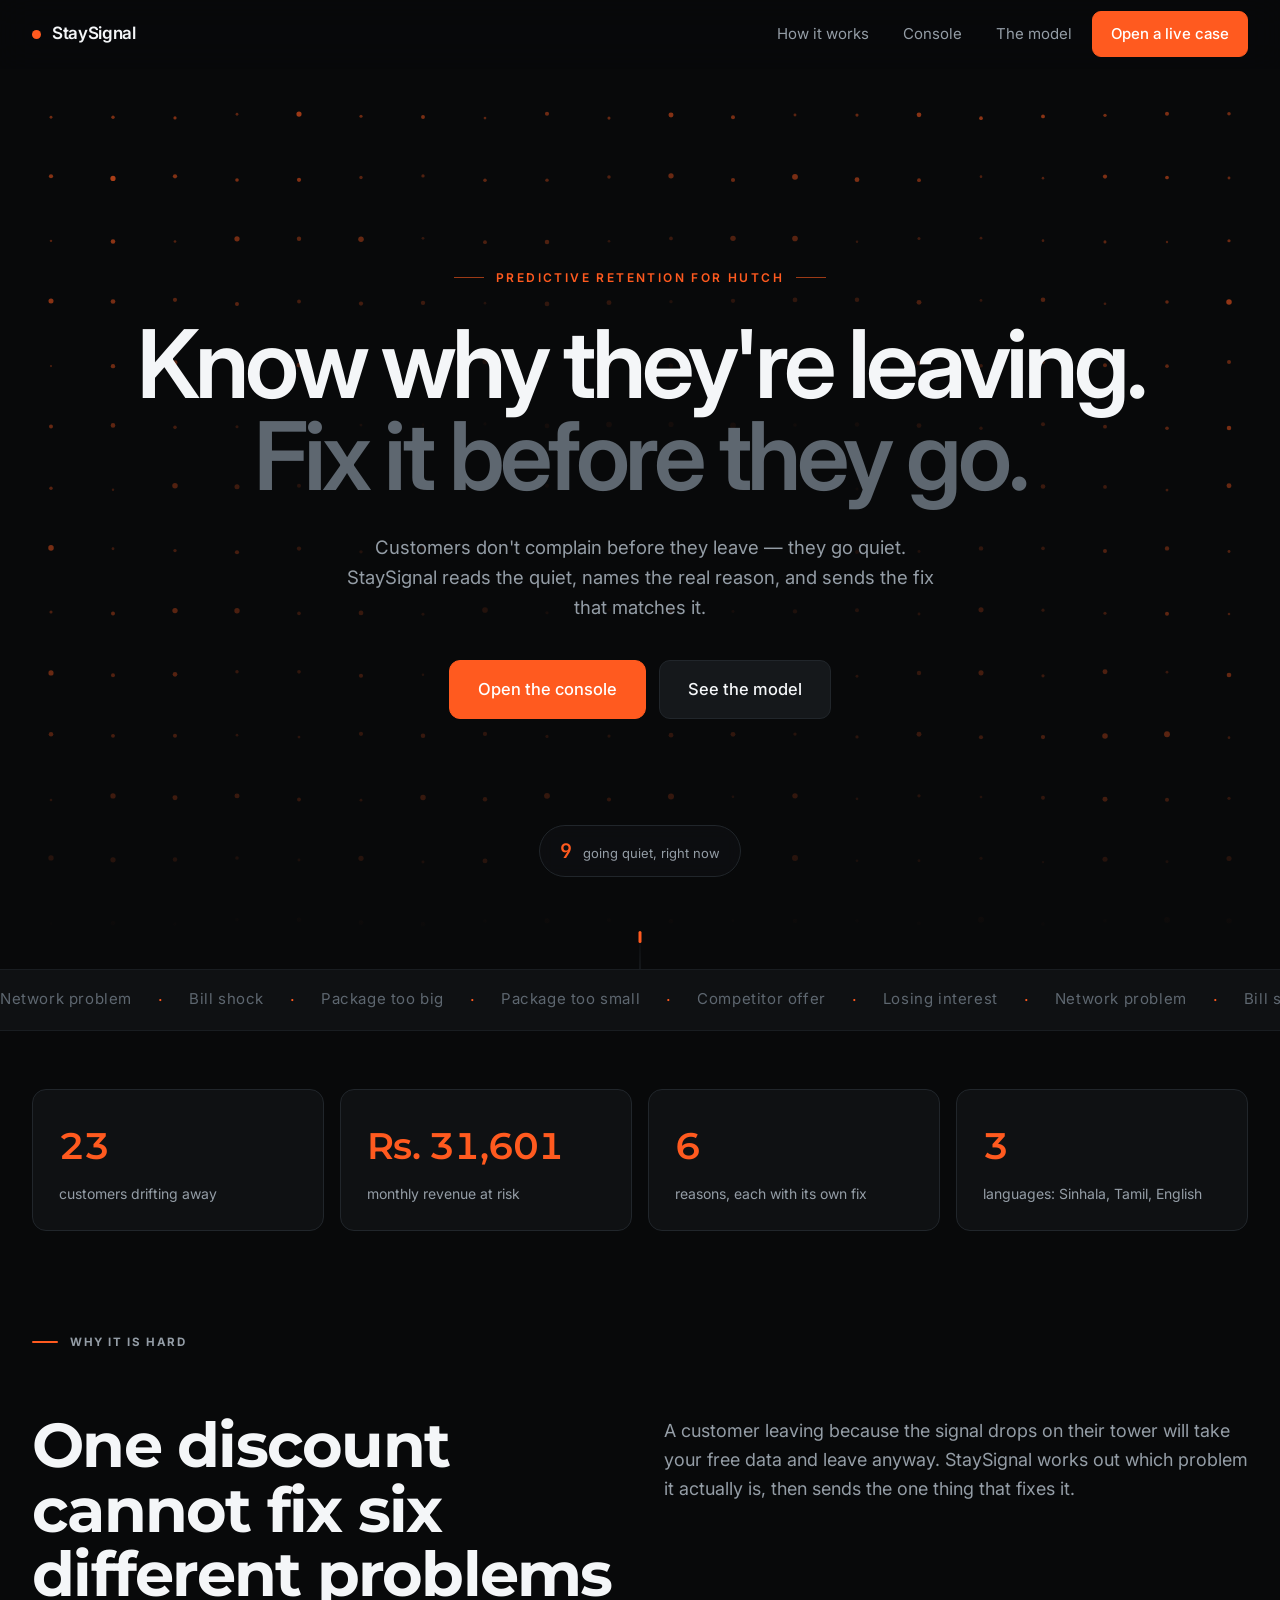
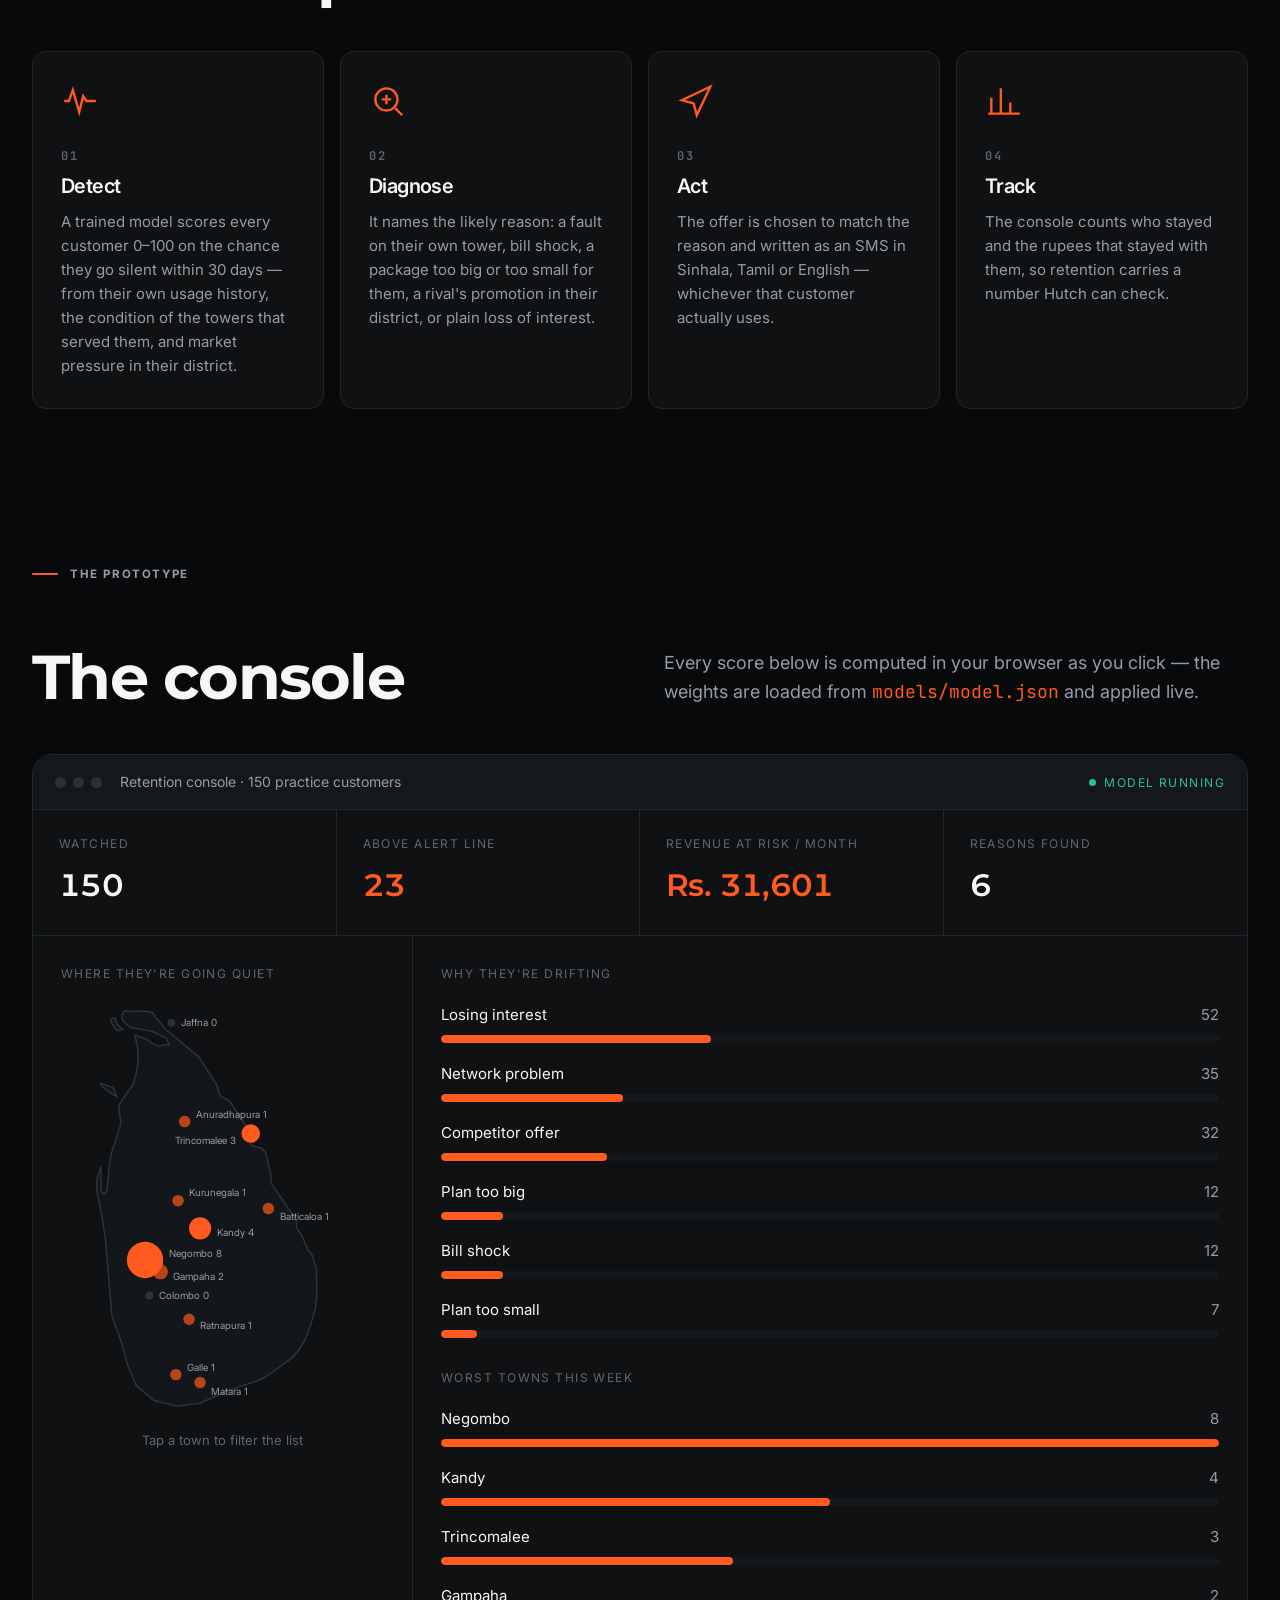
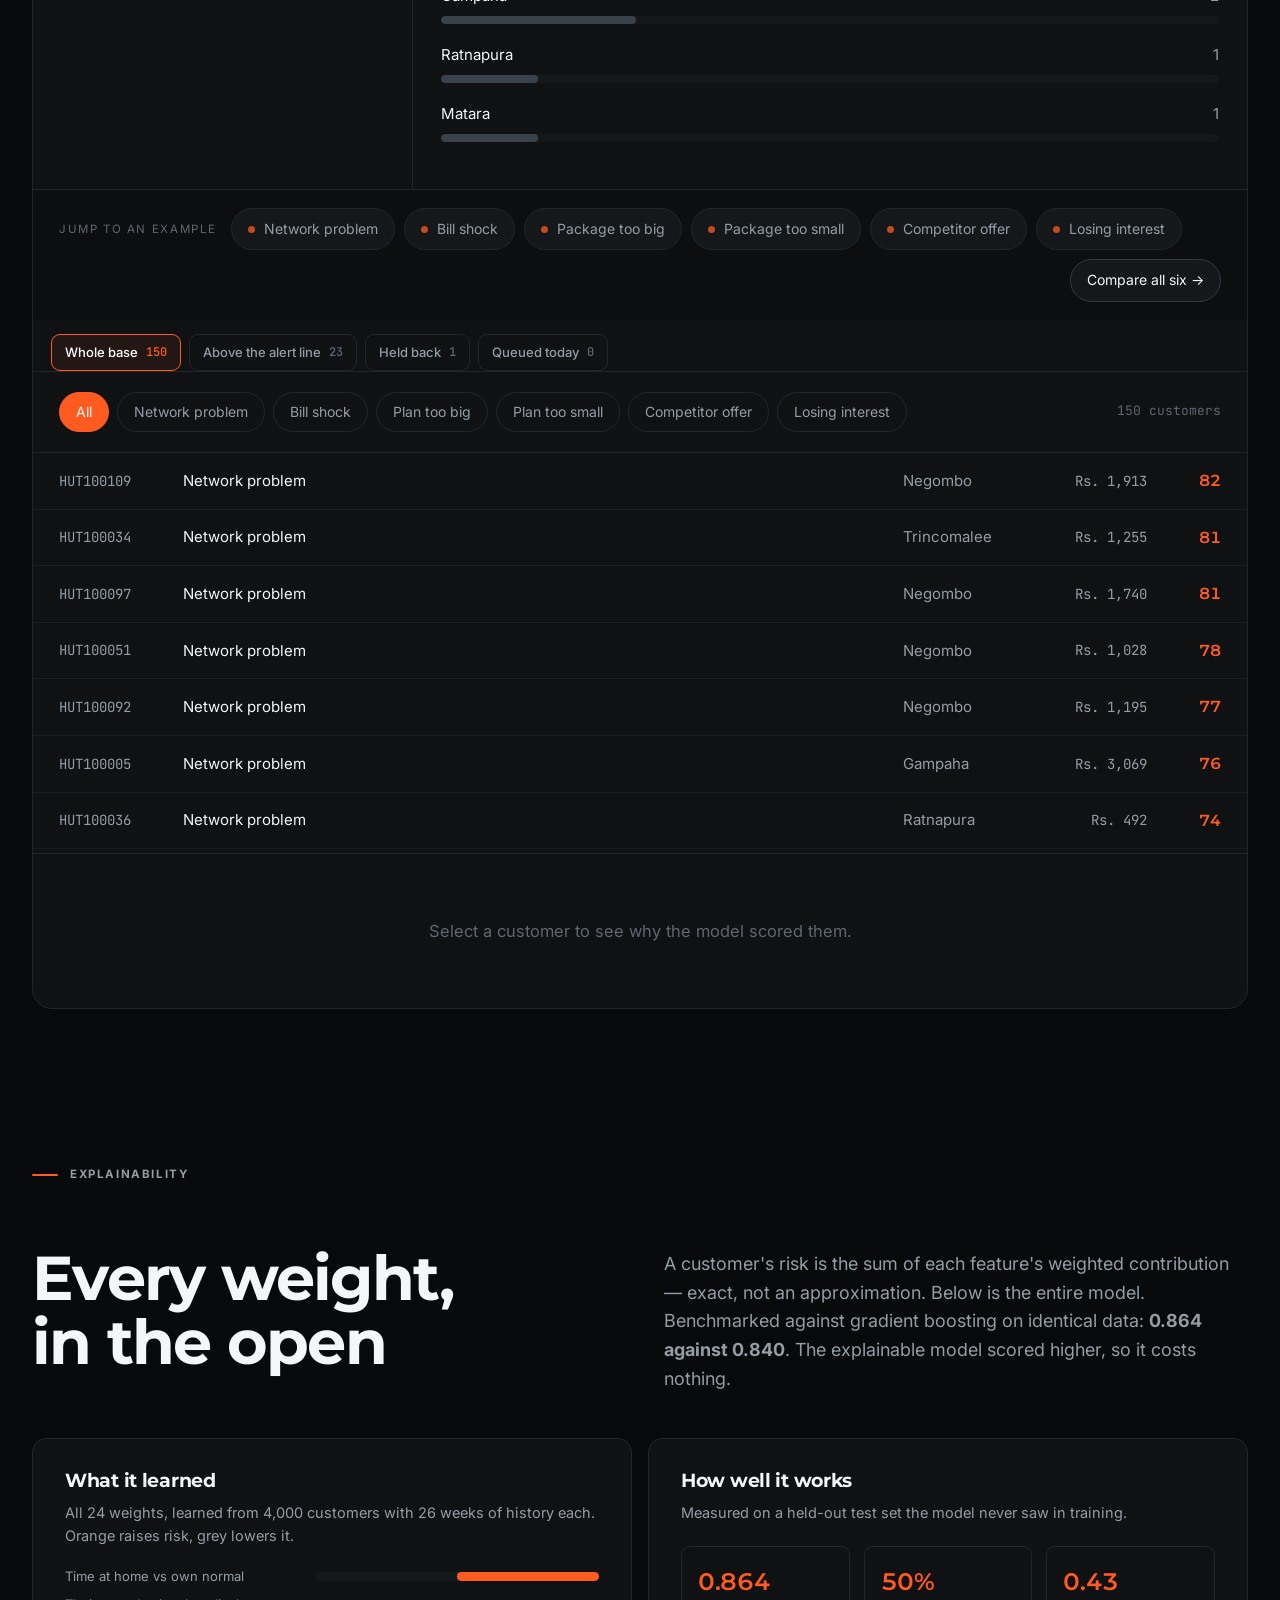
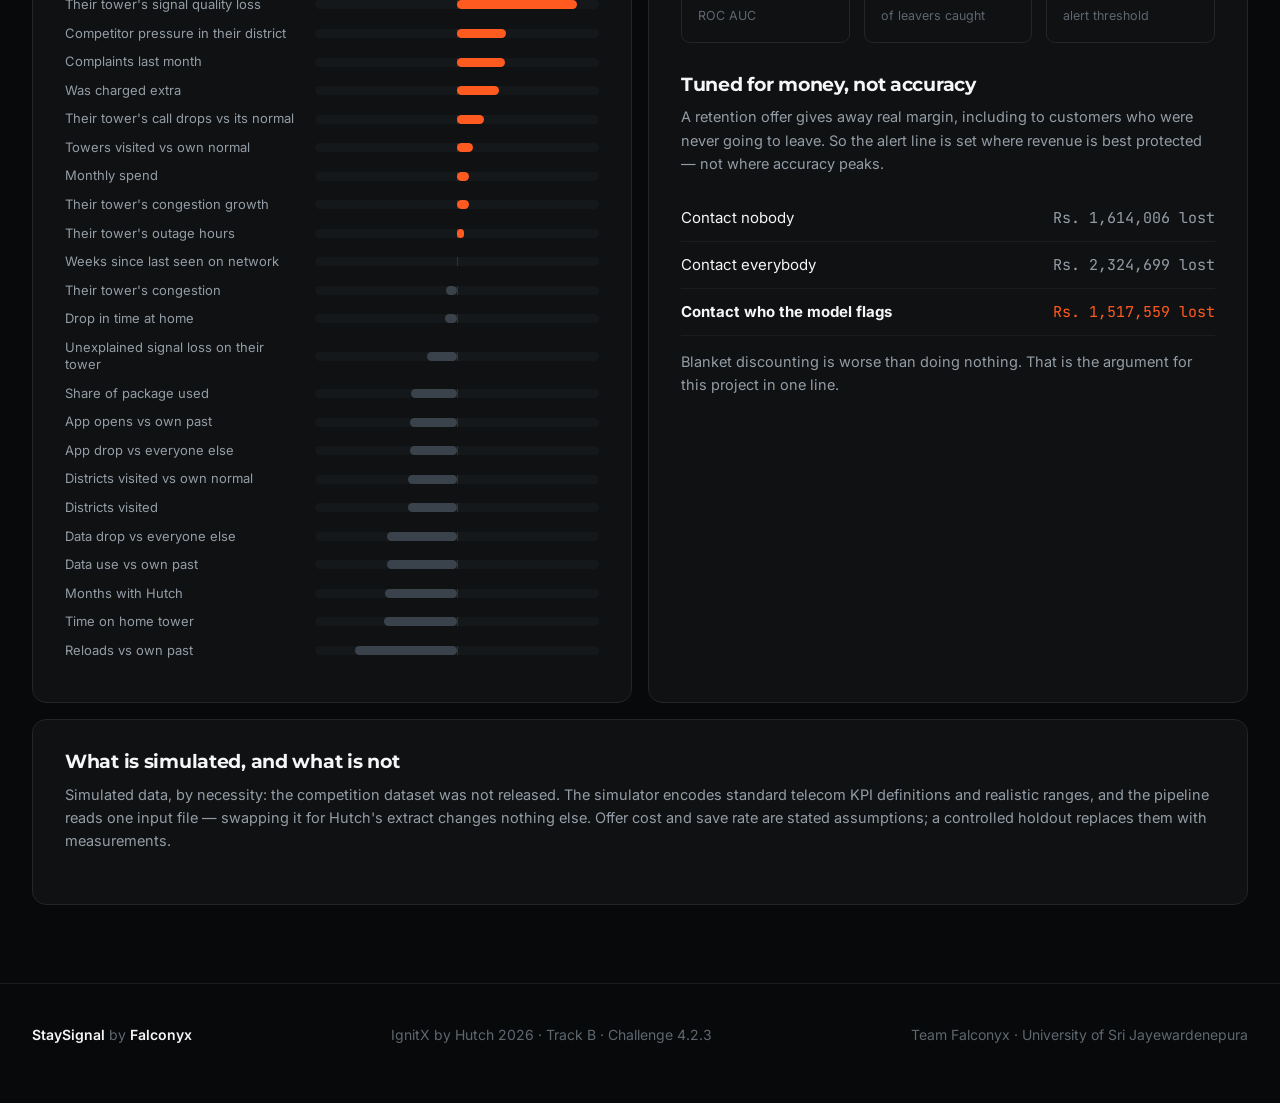
==== commit e82e57a0: "Rewrite README, fix department and live URL, correct stale figures - Department corrected to Electri" ====
--- a/frontend/index.html
+++ b/frontend/index.html
@@ -16,7 +16,7 @@
 <link rel="icon" href="data:image/svg+xml,%3Csvg xmlns='http://www.w3.org/2000/svg' viewBox='0 0 32 32'%3E%3Crect width='32' height='32' rx='7' fill='%2308090A'/%3E%3Ccircle cx='16' cy='16' r='6' fill='%23FF5A1F'/%3E%3Ccircle cx='16' cy='16' r='11' fill='none' stroke='%23FF5A1F' stroke-opacity='.45' stroke-width='1.5'/%3E%3C/svg%3E">
 <link rel="preconnect" href="https://fonts.googleapis.com">
 <link rel="preconnect" href="https://fonts.gstatic.com" crossorigin>
-<link href="https://fonts.googleapis.com/css2?family=Inter:wght@400;500;600;700&family=JetBrains+Mono:wght@400;500&display=swap" rel="stylesheet">
+<link href="https://fonts.googleapis.com/css2?family=Inter:wght@400;500;600;700&family=JetBrains+Mono:wght@400;500&family=Montserrat:wght@600;700&display=swap" rel="stylesheet">
 <link rel="stylesheet" href="styles.css">
 </head>
 <body>
@@ -89,7 +89,7 @@
         <div class="stat-l">customers drifting away</div></div>
       <div class="stat"><div class="stat-n mono" id="stat-rev" data-count="0" data-prefix="Rs. ">Rs. 0</div>
         <div class="stat-l">monthly revenue at risk</div></div>
-      <div class="stat"><div class="stat-n mono" data-count="4">0</div>
+      <div class="stat"><div class="stat-n mono" data-count="6">0</div>
         <div class="stat-l">reasons, each with its own fix</div></div>
       <div class="stat"><div class="stat-n mono" data-count="3">0</div>
         <div class="stat-l">languages: Sinhala, Tamil, English</div></div>
@@ -101,9 +101,11 @@
 <section id="how">
   <div class="wrap">
     <div class="sec-head rv">
-      <h2>One discount cannot fix<br>four different problems</h2>
-      <p>A customer leaving because the signal drops in Jaffna will take your free data
-         and leave anyway. StaySignal works out which problem it actually is, then acts.</p>
+      <span class="eyebrow-rule">Why it is hard</span>
+      <h2>One discount cannot fix six different problems</h2>
+      <p>A customer leaving because the signal drops on their tower will take your free
+         data and leave anyway. StaySignal works out which problem it actually is, then
+         sends the one thing that fixes it.</p>
     </div>
 
     <div class="steps rv">
@@ -113,7 +115,8 @@
         </svg>
         <div class="step-n mono">01</div><h3>Detect</h3>
         <p>A trained model scores every customer 0–100 on the chance they go silent
-           within 30 days, from reload gaps, data use and app activity.</p>
+           within 30 days — from their own usage history, the condition of the towers
+           that served them, and market pressure in their district.</p>
       </div>
       <div class="step">
         <svg class="step-ico" viewBox="0 0 24 24" fill="none" stroke="currentColor" stroke-width="1.5">
@@ -148,6 +151,7 @@
 <section id="console">
   <div class="wrap">
     <div class="sec-head rv">
+      <span class="eyebrow-rule">The prototype</span>
       <h2>The console</h2>
       <p>Every score below is computed in your browser as you click — the weights are
          loaded from <span class="mono hl">models/model.json</span> and applied live.</p>
@@ -168,7 +172,7 @@
         <div class="kpi"><div class="kpi-l">Revenue at risk / month</div>
           <div class="kpi-v mono risk" id="kpi-rev" data-count="0" data-prefix="Rs. ">Rs. 0</div></div>
         <div class="kpi"><div class="kpi-l">Reasons found</div>
-          <div class="kpi-v mono">4</div></div>
+          <div class="kpi-v mono">6</div></div>
       </div>
 
       <div class="panel-row">
@@ -185,13 +189,27 @@
         </div>
       </div>
 
+      <!-- These open one real example of each cause. The chip row below filters
+           the list instead; the two are different actions on the same set. -->
       <div class="demo-strip">
-        <span class="demo-l">Demo cases</span>
+        <span class="demo-l">Jump to an example</span>
         <button class="case" data-case="Network problem"><i></i>Network problem</button>
         <button class="case" data-case="Bill shock"><i></i>Bill shock</button>
         <button class="case" data-case="Plan too big"><i></i>Package too big</button>
+        <button class="case" data-case="Plan too small"><i></i>Package too small</button>
+        <button class="case" data-case="Competitor offer"><i></i>Competitor offer</button>
         <button class="case" data-case="Losing interest"><i></i>Losing interest</button>
-        <button class="case compare" id="compare">Compare all four &rarr;</button>
+        <button class="case compare" id="compare">Compare all six &rarr;</button>
+      </div>
+
+      <!-- Flagged is not the same as contacted. The held-back queue is a view
+           of its own so a suppressed customer is visible rather than silently
+           dropped. -->
+      <div class="views">
+        <button class="view on" data-view="all">Whole base <span class="view-n mono" id="n-all"></span></button>
+        <button class="view" data-view="flagged">Above the alert line <span class="view-n mono" id="n-flagged"></span></button>
+        <button class="view" data-view="held">Held back <span class="view-n mono" id="n-held"></span></button>
+        <button class="view" data-view="queued">Queued today <span class="view-n mono" id="n-queued"></span></button>
       </div>
 
       <div class="filters">
@@ -216,17 +234,19 @@
 <section id="model">
   <div class="wrap">
     <div class="sec-head rv">
-      <h2>Why the model is<br>a simple one</h2>
-      <p>The challenge requires the system to explain its decisions. A linear model makes
-         that exact rather than approximate — a customer's risk is literally the sum of each
-         feature's weighted contribution, which is what the panel above shows.</p>
+      <span class="eyebrow-rule">Explainability</span>
+      <h2>Every weight, in the open</h2>
+      <p>A customer's risk is the sum of each feature's weighted contribution — exact, not
+         an approximation. Below is the entire model. Benchmarked against gradient boosting
+         on identical data: <b>0.864 against 0.840</b>. The explainable model scored higher,
+         so it costs nothing.</p>
     </div>
 
     <div class="model-grid rv">
       <div class="card">
         <h3>What it learned</h3>
-        <p class="card-p">Weights from logistic regression trained on 4,000 customers with 26 weeks of history each, labelled
-           customers. Orange raises risk, grey lowers it.</p>
+        <p class="card-p">All 24 weights, learned from 4,000 customers with 26 weeks of
+           history each. Orange raises risk, grey lowers it.</p>
         <div id="weights"></div>
       </div>
 
@@ -259,20 +279,21 @@
     </div>
 
     <div class="card rv" style="margin-top:16px">
-      <h3>Honest about where we are</h3>
-      <p class="card-p">The model is trained on simulated data, because the competition
-         dataset had not been released when this was built. The pipeline is written so only
-         the input file changes when it arrives. The offer cost and save rate are stated
-         assumptions, not measured values — an A/B test would replace them.</p>
+      <h3>What is simulated, and what is not</h3>
+      <p class="card-p">Simulated data, by necessity: the competition dataset was not
+         released. The simulator encodes standard telecom KPI definitions and realistic
+         ranges, and the pipeline reads one input file — swapping it for Hutch's extract
+         changes nothing else. Offer cost and save rate are stated assumptions; a controlled
+         holdout replaces them with measurements.</p>
     </div>
   </div>
 </section>
 
 <footer>
   <div class="wrap foot-in">
-    <span>StaySignal</span>
+    <span class="foot-brand">StaySignal <i>by</i> Falconyx</span>
     <span>IgnitX by Hutch 2026 · Track B · Challenge 4.2.3</span>
-    <span>University of Sri Jayewardenepura</span>
+    <span>Team Falconyx · University of Sri Jayewardenepura</span>
   </div>
 </footer>
 
--- a/frontend/styles.css
+++ b/frontend/styles.css
@@ -421,3 +421,240 @@
   border-color:#F3CDBB; background:#FDF1EB;
 }
 .diag.held .diag-l{ color:#A53607; }
+
+
+/* --- held-back view + 26-week history chart ------------------------------ */
+.views{
+  display:flex; gap:8px; flex-wrap:wrap; align-items:center;
+  padding:14px 18px 0;
+}
+.view{
+  font:inherit; font-size:13px; font-weight:500; cursor:pointer;
+  color:var(--muted); background:transparent;
+  border:1px solid var(--line,#23262b); border-radius:9px;
+  padding:7px 13px; display:inline-flex; align-items:center; gap:8px;
+  transition:border-color .16s, color .16s, background .16s;
+}
+.view:hover{ color:var(--ink,#fff); border-color:#3a3f46; }
+.view.on{ color:var(--ink,#fff); border-color:var(--risk,#FF5A1F); background:rgba(255,90,31,.08); }
+.view-n{ font-size:12px; color:var(--faint,#6b7078); }
+.view.on .view-n{ color:var(--risk,#FF5A1F); }
+
+.row-held{
+  font-size:10.5px; font-weight:600; letter-spacing:.04em; text-transform:uppercase;
+  color:#C9A227; border:1px solid rgba(201,162,39,.35); background:rgba(201,162,39,.10);
+  border-radius:5px; padding:2px 6px; margin-left:8px; white-space:nowrap;
+}
+
+.usage{ margin-top:20px; }
+.usage-h{
+  display:flex; align-items:baseline; justify-content:space-between;
+  font-size:11px; letter-spacing:.08em; text-transform:uppercase;
+  color:var(--faint,#6b7078); margin-bottom:9px;
+}
+.usage-h b{ color:var(--muted); font-weight:500; letter-spacing:0; text-transform:none; font-size:12px; }
+.usage svg{ width:100%; height:auto; display:block; }
+.usage-key{
+  display:flex; gap:16px; flex-wrap:wrap; margin-top:8px;
+  font-size:11.5px; color:var(--faint,#6b7078);
+}
+.usage-key i{
+  display:inline-block; width:9px; height:9px; border-radius:2px;
+  margin-right:5px; vertical-align:-1px;
+}
+
+.view-note{
+  padding:13px 18px; font-size:12.5px; line-height:1.55; color:var(--muted);
+  border-bottom:1px solid var(--line-soft); background:var(--surface-2);
+}
+.view-note b{ color:var(--text); font-weight:600; }
+
+.diag-note.gap{ color:#C9A227; }
+
+.row-queued{
+  font-size:10.5px; font-weight:600; letter-spacing:.04em; text-transform:uppercase;
+  color:var(--safe,#2FBF8F); border:1px solid rgba(47,191,143,.35);
+  background:rgba(47,191,143,.10); border-radius:5px; padding:2px 6px;
+  margin-left:8px; white-space:nowrap;
+}
+.btn:disabled{ opacity:.55; cursor:default; }
+
+
+/* --- display figures ------------------------------------------------------
+   Montserrat is used for the large standalone numbers only: the risk score,
+   the headline metrics and the revenue figures. Tabular data keeps the mono
+   face, where equal-width digits are what makes a column readable.
+   tabular-nums is set explicitly so the figures do not shift width while a
+   value animates. */
+.ring-n,
+.metric-v,
+.row-score,
+.cmp-score {
+  font-family: Montserrat, Inter, "Helvetica Neue", Arial, sans-serif;
+  font-variant-numeric: tabular-nums;
+  letter-spacing: -0.015em;
+}
+
+
+/* --- headings and the weights panel --------------------------------------
+   Montserrat on section and card headings, to match the display figures.
+   Its letterforms are wider than Inter's, so the size is brought down and the
+   tracking loosened; the body text stays on Inter, which reads better at
+   paragraph sizes. */
+.sec-head h2,
+.card h3 {
+  font-family: Montserrat, Inter, "Helvetica Neue", Arial, sans-serif;
+  font-weight: 700;
+}
+.sec-head h2 {
+  font-size: clamp(27px, 3.5vw, 43px);
+  letter-spacing: -0.022em;
+  line-height: 1.12;
+}
+.sec-head p { font-size: 16.5px; }
+.card h3 { font-size: 19px; letter-spacing: -0.015em; }
+.card-p { font-size: 14.5px; }
+
+/* A wider label column and a slightly smaller face keep the long feature
+   names on one line each, so the bars read as a single ranked list. */
+.weight-row {
+  grid-template-columns: 236px 1fr;
+  font-size: 13px;
+  line-height: 1.35;
+  margin-bottom: 11px;
+}
+@media (max-width: 760px) {
+  .weight-row { grid-template-columns: 1fr; gap: 6px; }
+}
+
+.card-p { margin-bottom: 20px; }
+
+
+/* --- vertical rhythm ------------------------------------------------------
+   120px between sections left large empty bands above every heading. Brought
+   in so a section reads as one block rather than a heading floating alone. */
+section { padding: 78px 0; }
+section.tight { padding: 58px 0 24px; }
+.sec-head { margin-bottom: 38px; }
+
+/* The standalone figures all share the display face. */
+.stat-n, .kpi-v {
+  font-family: Montserrat, Inter, "Helvetica Neue", Arial, sans-serif;
+  font-variant-numeric: tabular-nums;
+  letter-spacing: -0.02em;
+}
+
+/* --- the 26-week line draws itself ---------------------------------------
+   The chart is a signal being traced, so it is drawn rather than switched on.
+   The shaded windows fade in first, the line follows, and the end point lands
+   last, which puts the eye on the most recent four weeks. */
+@keyframes usage-draw { from { stroke-dashoffset: 1 } to { stroke-dashoffset: 0 } }
+@keyframes usage-fade { from { opacity: 0 } to { opacity: 1 } }
+
+/* Each window fades to its OWN final opacity. Animating to 1 and relying on
+   the rect's opacity attribute does not work: the CSS animation wins, and every
+   band ends up solid. */
+@keyframes band-base { from { opacity: 0 } to { opacity: .07 } }
+@keyframes band-now  { from { opacity: 0 } to { opacity: .05 } }
+@keyframes band-hol  { from { opacity: 0 } to { opacity: .17 } }
+@keyframes rule-in   { from { opacity: 0 } to { opacity: .45 } }
+
+.usage .b-base { opacity: 0; animation: band-base .45s ease .1s forwards; }
+.usage .b-now  { opacity: 0; animation: band-now  .45s ease .1s forwards; }
+.usage .b-hol  { opacity: 0; animation: band-hol  .45s ease .1s forwards; }
+.usage .rule {
+  opacity: 0; stroke: #FF5A1F; stroke-width: 1; stroke-dasharray: 3 3;
+  animation: rule-in .4s ease .3s forwards;
+}
+.usage-key .key-rule {
+  width: 2px; height: 11px; border-radius: 1px; background: #FF5A1F;
+  margin-right: 8px; vertical-align: -2px;
+}
+.usage .area { opacity: 0; animation: usage-fade .7s ease .45s forwards; }
+.usage .line {
+  stroke-dasharray: 1; stroke-dashoffset: 1;
+  animation: usage-draw 1.15s cubic-bezier(.16,1,.3,1) .15s forwards;
+}
+.usage .dot { opacity: 0; animation: usage-fade .35s ease 1.15s forwards; }
+
+@media (prefers-reduced-motion: reduce) {
+  .usage .area, .usage .line, .usage .dot { animation: none; opacity: 1; stroke-dashoffset: 0; }
+  .usage .b-base { animation: none; opacity: .07 }
+  .usage .b-now  { animation: none; opacity: .05 }
+  .usage .b-hol  { animation: none; opacity: .17 }
+  .usage .rule   { animation: none; opacity: .45 }
+}
+
+
+/* --- section headings -----------------------------------------------------
+   Large heading on the left, intro top-aligned beside it on the right. The
+   earlier attempt bottom-aligned the two columns, which pushed a short heading
+   to the foot of a tall paragraph; aligning to the START puts both first lines
+   on the same baseline, which is what makes the pairing read as deliberate.
+
+   Not justified: justified text on screen stretches word spacing to force a
+   straight right edge, opening uneven gaps and vertical rivers of white. A
+   comfortable measure and balanced heading wraps do the job properly. */
+.sec-head {
+  display: block;
+  max-width: none;
+  margin-bottom: 44px;
+}
+.sec-head h2 {
+  font-size: clamp(33px, 5.0vw, 62px);
+  line-height: 1.04;
+  letter-spacing: -0.028em;
+  text-wrap: balance;
+  margin-bottom: 0;
+}
+.sec-head p {
+  margin-top: 18px;
+  max-width: 62ch;
+  font-size: 17px;
+}
+
+@media (min-width: 900px) {
+  .sec-head {
+    display: grid;
+    /* Even split, so the intro starts on the horizontal midline. */
+    grid-template-columns: minmax(0, 1fr) minmax(0, 1fr);
+    gap: 48px;
+    grid-template-areas: "eyebrow eyebrow" "head intro";
+    align-items: start;          /* first lines share a baseline */
+  }
+  .sec-head p {
+    margin-top: 10px;            /* optical: aligns with the cap height above */
+    max-width: none;             /* the column sets the measure */
+    font-size: 18px;
+  }
+}
+
+/* the team name carries the brand line in the footer */
+.foot-brand { color: var(--text); font-weight: 600; }
+.foot-brand i { font-style: normal; color: var(--faint); font-weight: 400; }
+
+
+/* --- section eyebrow ------------------------------------------------------
+   A short label above the heading, prefixed with a rule. It names the section
+   in one or two words so the big heading can be a statement rather than a
+   label. */
+.eyebrow-rule {
+  display: flex; align-items: center; gap: 12px;
+  font-size: 11.5px; font-weight: 700; letter-spacing: .14em;
+  text-transform: uppercase; color: var(--muted);
+  margin-bottom: 18px;
+}
+.eyebrow-rule::before {
+  content: ""; width: 26px; height: 2px; border-radius: 1px;
+  background: var(--risk); flex: none;
+}
+
+@media (min-width: 900px) {
+  .sec-head .eyebrow-rule { grid-area: eyebrow; margin-bottom: 14px; }
+  .sec-head h2 { grid-area: head; }
+  .sec-head p  { grid-area: intro; margin-top: 4px; }
+}
+
+/* The sticky header overlaps anything scrolled to the top of the viewport, so
+   scroll targets keep a margin equal to its height. */
+#detail { scroll-margin-top: 92px; }
